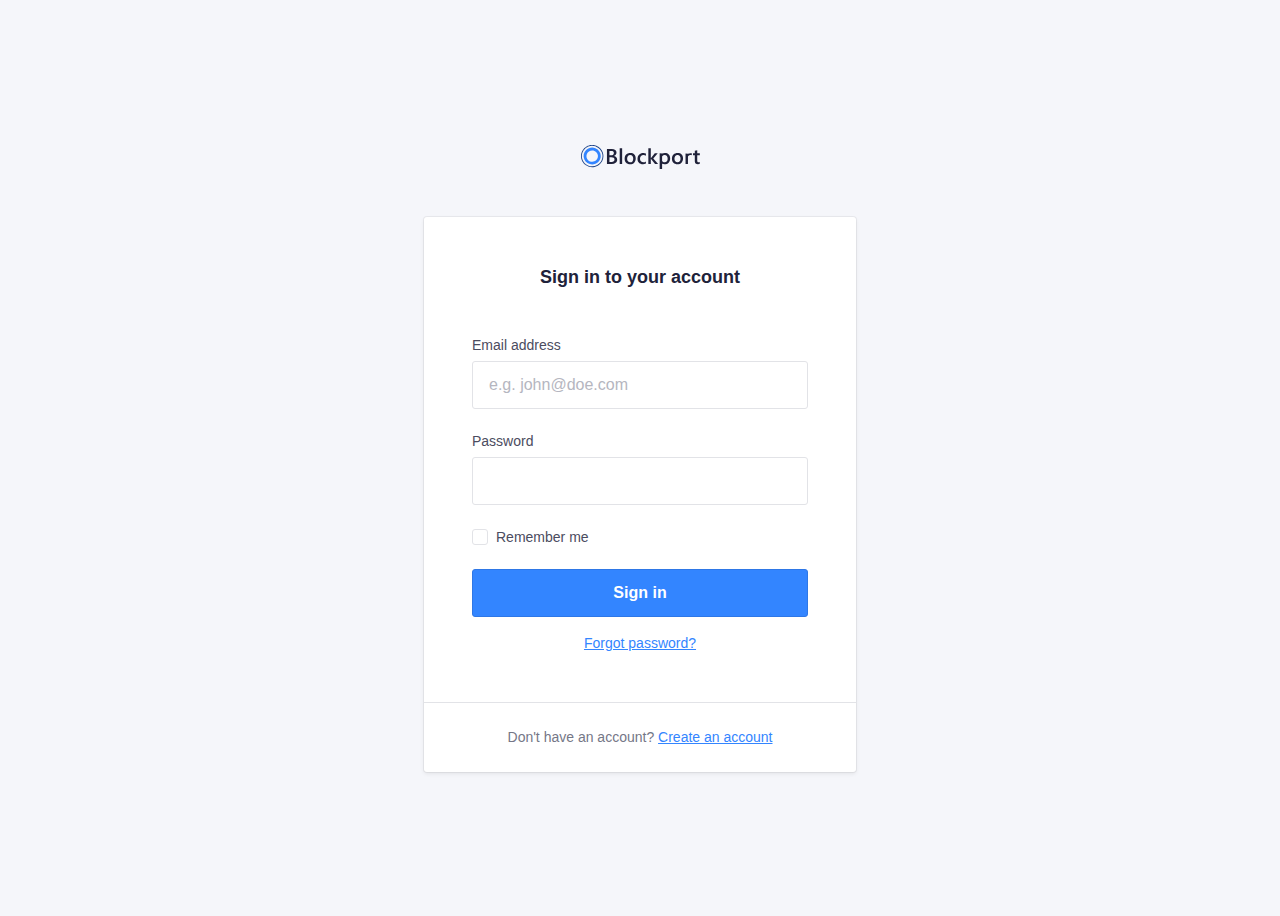
==== index.html @ 1d9cc1f0 "form validation" ====
<!doctype html>
<html lang="en">
    <head>
        <meta charset="utf-8">
        <meta http-equiv="x-ua-compatible" content="ie=edge">
        <title>Blockport - Sign in</title>
        <meta name="description" content="This is my HTML5 boilerplate.">
        <meta name="viewport" content="width=device-width, initial-scale=1.0">
        <meta name="msapplication-TileColor" content="#3385FF">
        <meta name="theme-color" content="#3385FF">

        <link rel="apple-touch-icon" sizes="180x180" href="apple-touch-icon.png">
        <link rel="icon" type="image/png" sizes="32x32" href="favicon-32x32.png">
        <link rel="icon" type="image/png" sizes="16x16" href="favicon-16x16.png">
        <link rel="manifest" href="site.webmanifest">
        <link rel="mask-icon" href="safari-pinned-tab.svg" color="#3385FF">

        <link rel="stylesheet" href="css/normalize.css">
        <link rel="stylesheet" href="css/screen.css">
        
        <script src="script/validation.js"></script>

    </head>
    <body>
        <section class="o-row o-row--lg o-row--login">
            <div class="o-container u-max-width-xs">
                <h1 class="c-logo">
                    <svg class="c-logo__symbol" viewBox="0 0 119 24" xmlns="http://www.w3.org/2000/svg">
                        <path class="c-logo__path c-logo__path--1" d="M25.9496128,18.9917356 L25.9496128,4.04231406 L30.7396633,4.04231406 C32.19945,4.04231406 33.3560606,4.35834712 34.2094949,4.99041321 C35.0252057,5.55089835 35.5052521,6.4769114 35.4896465,7.4598347 C35.5056187,8.25676883 35.2485893,9.03557965 34.7604209,9.6694215 C34.2511175,10.3119823 33.5500641,10.7791057 32.7570539,11.0042975 L32.7570539,11.0459504 C33.6957957,11.1207168 34.5764055,11.5260387 35.2392256,12.1884297 C35.8602694,12.8310744 36.1707912,13.6667769 36.1707912,14.6955372 C36.1979832,15.9155062 35.6268682,17.0730015 34.6382155,17.8016529 C33.6205051,18.5950413 32.3363468,18.9917356 30.7857407,18.9917356 L25.9496128,18.9917356 Z M41.1511616,18.9918689 L38.6990404,18.9918689 L38.6990404,3.18727869 L41.1511616,3.18727869 L41.1511616,18.9918689 Z M49.1105387,19.2396694 C47.4477441,19.2396694 46.1195118,18.741157 45.1258418,17.7441322 C44.1321717,16.7471074 43.6360046,15.4247934 43.6373401,13.7771901 C43.6373401,11.9841322 44.1548767,10.5838017 45.1899495,9.57619833 C46.2250223,8.56859504 47.6200337,8.06479338 49.3749832,8.06479338 C51.0591469,8.06479338 52.3720202,8.55471073 53.3136027,9.53454547 C54.2551852,10.5143802 54.7226376,11.8730579 54.7159596,13.6105785 C54.7159596,15.313719 54.2091077,16.677686 53.195404,17.7024794 C52.1817003,18.7272727 50.8200787,19.2396694 49.1105387,19.2396694 Z M64.9231145,18.4998347 C63.986548,19.011405 62.9292595,19.2667693 61.8599663,19.2396694 C60.2572727,19.2396694 58.9657689,18.7444628 57.9854545,17.7540496 C57.0051402,16.7636364 56.5136477,15.4796694 56.5109764,13.9021488 C56.5109764,12.1434711 57.0385299,10.7312397 58.0936364,9.66545453 C59.1487429,8.59966942 60.5611166,8.0661157 62.3307576,8.06479338 C63.2258904,8.04636779 64.1144193,8.22027864 64.9351347,8.57454547 L64.9351347,10.8277686 C64.2490961,10.2941313 63.4035149,10.0011171 62.5310943,9.99471073 C61.5738178,9.96365776 60.6492491,10.3415166 59.9928283,11.0320661 C59.3330526,11.7236364 59.003165,12.6287603 59.003165,13.747438 C59.003165,14.8661157 59.3136869,15.7381818 59.9347306,16.3636364 C60.5557744,17.0023141 61.3891751,17.3216529 62.4349327,17.3216529 C63.3470917,17.3090469 64.2260005,16.9806241 64.9191077,16.3933884 L64.9191077,18.4998347 L64.9231145,18.4998347 Z M77.1256229,18.9918689 L74.0304209,18.9918689 L69.8393771,13.8605902 L69.7973064,13.8605902 L69.7973064,18.9918689 L67.3451852,18.9918689 L67.3451852,3.18727869 L69.7973064,3.18727869 L69.7973064,13.2039344 L69.8393771,13.2039344 L73.7980303,8.31462295 L76.7349663,8.31462295 L72.2814815,13.4718689 L77.1256229,18.9918689 Z M118.81569,18.8747107 C118.223016,19.1343064 117.578072,19.2557712 116.930522,19.2297521 C114.839007,19.2297521 113.793249,18.2380165 113.793249,16.2545455 L113.793249,10.2128926 L111.990219,10.2128926 L111.990219,8.31669423 L113.793249,8.31669423 L113.793249,5.84528927 L116.235354,5.15702479 L116.235354,8.31669423 L118.81569,8.31669423 L118.81569,10.2128926 L116.235354,10.2128926 L116.235354,15.5504132 C116.235354,16.1824793 116.351549,16.6340496 116.583939,16.905124 C116.81633,17.1761983 117.202312,17.3084298 117.741886,17.3018182 C118.130518,17.3099664 118.50999,17.1844984 118.81569,16.9467769 L118.81569,18.8647934 L118.81569,18.8747107 Z M109.678333,8.12826445 C110.052664,8.12904551 110.426384,8.1582218 110.796212,8.21553718 L110.796212,10.2961983 C110.392833,10.129817 109.958979,10.0480952 109.522071,10.0561983 C108.65244,10.0185786 107.815007,10.3854441 107.258266,11.0479339 C107.143588,11.1960713 107.043624,11.3548242 106.959764,11.5219835 L106.959764,18.9917356 L104.519663,18.9917356 L104.519663,8.37818184 L106.959764,8.66776859 L106.959764,8.67768594 C107.814579,8.30025824 108.742499,8.11272598 109.678333,8.12826445 Z M96.4320707,19.2396694 C94.7692761,19.2396694 93.4410438,18.741157 92.4473737,17.7441322 C91.4537037,16.7471074 90.9575366,15.4247934 90.9588721,13.7771901 C90.9588721,11.9841322 91.4764087,10.5838017 92.5114815,9.57619833 C93.5465543,8.56859504 94.9415657,8.06479338 96.6965152,8.06479338 C98.3806789,8.06479338 99.6935522,8.55471073 100.635135,9.53454547 C101.576717,10.5143802 102.04417,11.8730579 102.037492,13.6105785 C102.037492,15.313719 101.53064,16.677686 100.516936,17.7024794 C99.5032323,18.7272727 98.1416107,19.2396694 96.4320707,19.2396694 Z M87.7494781,9.53454547 C88.6883893,10.5157025 89.1578451,11.873719 89.1578451,13.608595 C89.1591806,15.3117355 88.6523287,16.6757025 87.6372896,17.7004959 C86.6222504,18.7252892 85.258625,19.2376859 83.5464141,19.2376859 C82.7065422,19.2489838 81.8737089,19.0847473 81.1023064,18.7557025 L81.1023064,23.8968595 L78.6622054,23.8968595 L78.6622054,8.31471073 L81.1023064,8.60429752 C81.9552279,8.23296681 82.8792553,8.04891403 83.8108586,8.06479338 C85.5017003,8.06479338 86.8145736,8.55471073 87.7494781,9.53454547 Z M96.5422559,9.99471073 C95.6726247,9.95709108 94.8351921,10.3239565 94.2784512,10.9864463 C93.7241864,11.6476033 93.4470539,12.5580165 93.4470539,13.7176859 C93.4470539,14.8363636 93.7275253,15.7170248 94.288468,16.3596694 C94.8529651,17.0028668 95.6823515,17.3568733 96.5422559,17.3216529 C97.5038721,17.3216529 98.2424466,17.0056198 98.7579798,16.3735537 C99.273513,15.7414876 99.5366216,14.8416529 99.5473064,13.6740496 C99.5473064,12.4998347 99.28954,11.5927273 98.7740067,10.9527273 C98.2584735,10.3127273 97.5145568,9.99338845 96.5422559,9.99471073 Z M28.4438047,6.03570248 L28.4438047,10.286281 L30.0645286,10.286281 C30.9353255,10.286281 31.6178058,10.0833058 32.1119697,9.67735538 C32.6061335,9.27140494 32.8532155,8.69619836 32.8532155,7.95173555 C32.8532155,6.67305785 31.9897643,6.03371902 30.262862,6.03371902 L28.4418013,6.03371902 L28.4438047,6.03570248 Z M28.4438047,12.2796694 L28.4438047,17.0082644 L30.5813973,17.0082644 C31.5163019,17.0082644 32.237514,16.7947108 32.7450337,16.3676033 C33.2602043,15.9259125 33.5416601,15.2742418 33.5083165,14.6003306 C33.5083165,13.0505785 32.4238271,12.2757025 30.2548485,12.2757025 L28.4518182,12.2757025 L28.4438047,12.2796694 Z M49.226734,9.99471073 C48.3571028,9.95709108 47.5196702,10.3239565 46.9629293,10.9864463 C46.4086646,11.6476033 46.131532,12.5580165 46.131532,13.7176859 C46.131532,14.8363636 46.4120034,15.7170248 46.9729461,16.3596694 C47.5370578,17.0036033 48.3664998,17.3583638 49.226734,17.3236364 C50.1883502,17.3236364 50.9269247,17.0076033 51.4424579,16.3755372 C51.9579912,15.7434711 52.2157576,14.8436364 52.2157576,13.6760331 C52.2157576,12.5018182 51.9579912,11.5947107 51.4424579,10.9547107 C50.9269247,10.3147108 50.1883502,9.99471073 49.226734,9.99471073 Z M85.8803367,16.3735537 C86.3958699,15.738843 86.6543043,14.8390083 86.6556397,13.6740496 C86.6556397,12.4985124 86.3978733,11.591405 85.8823401,10.9527273 C85.3668068,10.3140496 84.6282323,9.99471073 83.6666162,9.99471073 C82.796985,9.95709108 81.9595523,10.3239565 81.4028114,10.9864463 C81.2895823,11.124335 81.1896456,11.2724196 81.1043098,11.4287603 L81.1043098,15.9153719 C81.6149937,16.8312057 82.6094895,17.3774459 83.6646128,17.3216529 C84.626229,17.3216529 85.3648035,17.0056198 85.8803367,16.3735537 Z"></path>
                        <path class="c-logo__path c-logo__path--2" d="M11.1988215,19.5867769 C7.72899435,19.5891833 4.59940205,17.5218316 3.26949789,14.3488101 C1.93959376,11.1757885 2.67130845,7.5220381 5.12341434,5.09144786 C7.57552021,2.66085764 11.2650639,1.93214337 14.4714645,3.24513351 C17.6778651,4.55812363 19.7696074,7.65421885 19.771229,11.0895868 C19.7679239,15.7772288 15.9334776,19.5780304 11.1988215,19.5867769 Z M11.1988215,5.38314051 C8.86509736,5.38073339 6.75988968,6.77093308 5.86550131,8.90506387 C4.97111293,11.0391947 5.46382249,13.496632 7.11372873,15.1307206 C8.76363496,16.7648092 11.2455511,17.2534798 13.4013998,16.3687158 C15.5572486,15.4839518 16.962125,13.4001349 16.9605051,11.0895868 C16.9572,7.93949107 14.3805102,5.38572999 11.1988215,5.37917355 L11.1988215,5.38314051 Z"></path>
                        <path class="c-logo__path c-logo__path--3" d="M21.2917845,15.8796694 C21.3118182,15.8380165 21.3358586,15.8023141 21.3558923,15.7606612 C22.6443671,13.0744887 22.7786498,9.98607785 21.7280964,7.20021549 C20.6775431,4.41435317 18.5317957,2.16875244 15.7805219,0.975867769 L15.7805219,0.96 C15.6683333,0.910413222 15.5541414,0.874710744 15.4419529,0.82909091 C15.2937037,0.767603308 15.1434512,0.710082645 14.9931987,0.656528927 C14.792862,0.583140496 14.5925253,0.517685949 14.378165,0.458181816 C14.2319192,0.414545453 14.0856734,0.374876033 13.9394276,0.337190082 C13.7203928,0.281652893 13.501358,0.23338843 13.2823232,0.192396694 C13.1480976,0.16661157 13.0138721,0.144793388 12.8816498,0.124958678 C12.6546016,0.0905785125 12.4275533,0.0634710744 12.2005051,0.0436363637 C12.0762963,0.0337190082 11.9500842,0.0238016529 11.8258754,0.0178512397 C11.5881425,0.00462809917 11.3510774,-0.000661157024 11.1146801,0.00198347107 C10.988468,0.00198347107 10.8622559,0.00198347107 10.7380471,0.0119008265 C10.5076599,0.0218181818 10.2792761,0.0376859504 10.0528956,0.0614876034 C9.9146633,0.0753719009 9.77843434,0.0932231406 9.64220539,0.113057851 C9.44186869,0.142809918 9.22350168,0.176528926 9.01715488,0.218181818 C8.86089226,0.249917356 8.70462963,0.283636364 8.548367,0.321322314 C8.39210438,0.359008265 8.18575758,0.412561983 8.00745791,0.466115701 C7.82915825,0.519669423 7.65286195,0.577190081 7.47656566,0.638677688 C7.30026936,0.70016529 7.17405724,0.747768594 7.02580808,0.807272727 C6.82547138,0.884628098 6.63715488,0.969917355 6.44483165,1.05719008 C6.31861953,1.11471074 6.19441077,1.17421488 6.07220539,1.23768595 C5.87186869,1.34082644 5.67153199,1.45190082 5.47119529,1.56694215 C5.36301347,1.63041322 5.25683502,1.69586777 5.15065657,1.76528926 C4.95165543,1.89752066 4.75666107,2.02975207 4.5656734,2.16198347 C4.46416949,2.23603306 4.36400114,2.31140496 4.26516835,2.38809918 C4.07952302,2.52958678 3.89721661,2.67834711 3.71824916,2.83438017 C3.61607744,2.92363636 3.51791246,3.0168595 3.41774411,3.11008265 C3.25747475,3.26347108 3.10121212,3.42214876 2.94895623,3.5861157 C2.84678451,3.69719008 2.74861953,3.81024794 2.64845118,3.92528926 C2.51021886,4.08793389 2.37599327,4.25454547 2.24777778,4.42512397 C2.15161616,4.55206611 2.05946128,4.68099175 1.96930976,4.82181816 C1.90119529,4.92099175 1.82506734,5.0201653 1.75895623,5.11537188 C1.69284512,5.2105785 1.65878788,5.29190081 1.60670034,5.37917355 C1.53457912,5.49818184 1.46446128,5.61917355 1.40636364,5.74214876 C1.28415825,5.96231406 1.16796296,6.18446282 1.06178451,6.40859504 C1.02372054,6.44826445 0.995673401,6.49586778 0.981649832,6.54148761 C0.967626263,6.58710744 0.939579125,6.65454547 0.915538721,6.71008265 C0.808692479,6.95471075 0.711863077,7.20132232 0.625050505,7.44991735 C0.588989899,7.55438018 0.55426487,7.65884298 0.520875421,7.76330577 C0.444747475,8.00528927 0.377968575,8.24793388 0.320538721,8.49123966 C0.291156005,8.61157023 0.263776655,8.73190084 0.238400673,8.85223141 C0.191655443,9.07966942 0.152255892,9.30710742 0.12020202,9.53454547 C0.10016835,9.67338842 0.0821380471,9.81024795 0.0681144781,9.9490909 C0.0460774411,10.1613223 0.0320538721,10.3715703 0.022037037,10.5838017 C0.022037037,10.7365289 0.010016835,10.8872727 0.010016835,11.04 C0.010016835,11.2383471 0.010016835,11.4366942 0.026043771,11.6350413 C0.026043771,11.7917356 0.0440740741,11.9484297 0.0580976431,12.105124 C0.0761279461,12.3034711 0.104175084,12.5018182 0.132222222,12.7001653 C0.146245791,12.8429752 0.18030303,13.0036364 0.2003367,13.1543802 C0.238400673,13.3527273 0.286481481,13.5510744 0.336565657,13.7494215 C0.380639731,13.8961983 0.406683502,14.0330579 0.446750842,14.1758678 C0.506851852,14.3742149 0.576969697,14.5844628 0.647087542,14.7867769 C0.693164983,14.9157025 0.739242424,15.0446281 0.789326599,15.1715703 C0.871464646,15.3699174 0.963619529,15.5801653 1.05777778,15.7804959 C1.11387205,15.8995041 1.16996633,16.0185124 1.23006734,16.1355372 C1.33223906,16.3338843 1.44242424,16.5322314 1.55461279,16.7166942 C1.62473064,16.8357025 1.69484848,16.9527273 1.76897306,17.0677686 C1.88316498,17.2442975 2.00537037,17.4168595 2.12957912,17.587438 C2.21973064,17.7123967 2.31188552,17.8353719 2.40804714,17.9563636 C2.50420875,18.0773554 2.65646465,18.2519008 2.78468013,18.3966942 C2.91289562,18.5414876 3.02308081,18.6644628 3.14929293,18.7933884 C3.27550505,18.9223141 3.3876936,19.027438 3.51190236,19.1424794 C3.63611111,19.2575206 3.81841751,19.4241322 3.98069024,19.5590082 C4.09287879,19.6522314 4.20907407,19.7434711 4.32727273,19.8327273 C4.50957912,19.9735537 4.69388889,20.1084297 4.88621212,20.2294215 C4.9362963,20.2631405 4.98037037,20.3008265 5.03045455,20.3345455 C7.52290169,21.989742 10.5859073,22.5756212 13.5217147,21.9587191 C16.4575222,21.3418171 19.0161165,19.5746694 20.6146465,17.0598347 L20.6266667,17.0598347 C20.6647306,17.0003306 20.6947811,16.9368595 20.7328451,16.8753719 C20.8149832,16.7424794 20.8911111,16.6036364 20.9692424,16.4647934 C21.0854377,16.2763636 21.1936195,16.08 21.2917845,15.8796694 Z M6.96771044,20.4198347 C6.40765296,20.1694737 5.87129224,19.8701033 5.36501684,19.5252893 C5.18671717,19.4042975 5.01442761,19.2773554 4.84614478,19.1464463 C4.73996633,19.065124 4.63378788,18.9818182 4.53161616,18.8965289 C4.38136364,18.7715703 4.23912458,18.6406612 4.09888889,18.5097521 C3.9586532,18.378843 3.87451178,18.2995041 3.76632997,18.1884297 C3.65814815,18.0773554 3.53794613,17.9444628 3.42976431,17.8214876 C3.32158249,17.6985124 3.19737374,17.5557025 3.08718855,17.4247934 C2.97700337,17.2938843 2.91489899,17.1986777 2.83075758,17.0836364 C2.71656566,16.9249587 2.60237374,16.766281 2.49819865,16.6036364 C2.43008418,16.4965289 2.36597643,16.3894215 2.29786195,16.2803306 C2.19368687,16.1038017 2.09752525,15.9252893 1.9973569,15.7447934 C1.94126263,15.6376859 1.89117845,15.528595 1.83909091,15.4195041 C1.7609596,15.2231405 1.67681818,15.0386777 1.60069024,14.8482644 C1.55461279,14.7332231 1.51454545,14.6161983 1.47247475,14.501157 C1.40436027,14.3127273 1.34025253,14.1242975 1.28415825,13.9319008 C1.24609428,13.8029752 1.2140404,13.6760331 1.18198653,13.5490909 C1.13590909,13.3626446 1.09183502,13.1761983 1.05577441,12.9897521 C1.02973064,12.8429752 1.0076936,12.7140496 0.981649832,12.5771901 C0.953602694,12.3927273 0.92956229,12.2082644 0.911531987,12.0218182 C0.897508418,11.8809918 0.889494949,11.7401653 0.881481481,11.5993388 C0.881481481,11.4109091 0.865454545,11.2224794 0.865454545,11.0340496 C0.865454545,10.8971901 0.865454545,10.7603306 0.877474747,10.6254545 C0.877474747,10.4271074 0.899511785,10.2287603 0.919545455,10.0304132 C0.931565657,9.90743803 0.94959596,9.78247936 0.965622896,9.65950414 C0.995673401,9.44528927 1.03173401,9.23107436 1.07580808,9.01884299 C1.09784512,8.91173555 1.12188552,8.80462812 1.14792929,8.69950414 C1.20402357,8.47074382 1.27080247,8.24330577 1.34826599,8.01719009 C1.37764871,7.9246281 1.408367,7.83206612 1.44042088,7.73950414 C1.52189113,7.50545453 1.61204265,7.2740496 1.71087542,7.04528927 C1.75094276,6.95206611 1.7910101,6.86082645 1.83508418,6.76958679 C1.93525253,6.55537188 2.03542088,6.3490909 2.15762626,6.14479338 C2.21973064,6.03570248 2.27983165,5.92661158 2.34594276,5.81752064 C2.45412458,5.63900825 2.5683165,5.46644628 2.68651515,5.29586778 C2.7686532,5.17685949 2.85279461,5.0598347 2.93893939,4.94479338 C3.06047699,4.7847934 3.18602133,4.62876031 3.31557239,4.47669423 C3.40505612,4.36826447 3.49520763,4.26710742 3.58602694,4.17322312 C3.73026936,4.01983471 3.87718294,3.86842975 4.02676768,3.71900826 C4.11491582,3.63438017 4.20506734,3.55173554 4.29722222,3.47107438 C4.46016275,3.32694215 4.62710998,3.18809917 4.79806397,3.05454545 C4.88754769,2.98446281 4.978367,2.91834711 5.07052189,2.85619835 C5.24815375,2.72396694 5.42912458,2.60099173 5.61343434,2.48727273 C5.71093152,2.42512397 5.80909651,2.36561983 5.90792929,2.30876033 C6.09090349,2.20165289 6.27654882,2.09983471 6.46486532,2.00330579 C6.57705387,1.94644628 6.69057799,1.89157025 6.80543771,1.83867769 C6.98306957,1.75669422 7.16203704,1.67933884 7.34234007,1.60661157 C7.47589785,1.55239669 7.61413018,1.50082645 7.75703704,1.45190082 C7.91864196,1.39504132 8.08225029,1.34214876 8.24786195,1.29322314 C8.41347361,1.24429752 8.57975307,1.2 8.74670034,1.16033058 C8.8896072,1.12595041 9.03318182,1.09421488 9.17742424,1.06512397 C9.36841191,1.02677686 9.56073514,0.994380165 9.75439394,0.967933885 C9.87993826,0.950743802 10.0061504,0.934876033 10.1330303,0.920330577 C10.3440516,0.899173554 10.5557407,0.883966942 10.7680976,0.874710744 L11.1126768,0.874710744 C11.3317116,0.874710744 11.5514141,0.880000001 11.7717845,0.890578513 L12.1143603,0.914380167 C12.3307239,0.932892563 12.5464197,0.958677687 12.7614478,0.991735538 C12.8829854,1.01024793 13.004523,1.0307438 13.1260606,1.05322314 C13.330404,1.09157025 13.5347475,1.13652893 13.7390909,1.18809918 C13.8713131,1.22181818 14.0035354,1.25752066 14.1397643,1.29719008 C14.3320875,1.35404959 14.523743,1.41619835 14.7147306,1.48363636 C14.8509596,1.53322314 14.9851852,1.58479339 15.115404,1.64033058 C17.755199,2.69780719 19.8336285,4.79210648 20.8551251,7.42387715 C21.8766218,10.0556478 21.7496417,12.9890377 20.5044613,15.5246281 C20.4123064,15.7229752 20.3041246,15.8975206 20.207963,16.08 C20.1378451,16.2029752 20.0697306,16.3279339 19.9956061,16.4489256 C17.2731751,20.8198837 11.7011151,22.517402 6.96771044,20.4178512 L6.96771044,20.4198347 Z"></path>
                    </svg>
                </h1>
                <form class="c-card" action="#">
                    <div class="c-card__body">
                        <h2 class="c-card__title">
                            Sign in to your account
                        </h2>
                        <p class="c-form-field js-email-field">
                            <label class="c-label" for="username">
                                Email address
                                <span class="u-text--right js-email-error"></span>
                            </label>
                            
                            <input class="c-input js-email-input" type="email" name="username" id="username" placeholder="e.g. john@doe.com" required>
                        </p>
                        <p class="c-form-field js-password-field">
                            <label class="c-label" for="password">
                                Password
                                <span class="u-text--right js-password-error"></span>
                            </label>    
                            
                            <input class="c-input js-password-input" type="password" name="password" id="password" required>
                        </p>
                        <!-- Custom checkbox -->
                        <p class="c-form-field c-form-field--option">
                            <input class="o-hide-accessible c-option c-option--hidden js-remember-input" type="checkbox" id="customRememberme">
                            <label class="c-label c-label--option c-custom-option js-remember-label" for="customRememberme">
                                <span class="c-custom-option__fake-input c-custom-option__fake-input--checkbox">
                                    <svg class="c-custom-option__symbol" xmlns="http://www.w3.org/2000/svg" viewBox="0 0 9 6.75">
                                        <path d="M4.75,9.5a1,1,0,0,1-.707-.293l-2.25-2.25A1,1,0,1,1,3.207,5.543L4.75,7.086,8.793,3.043a1,1,0,0,1,1.414,1.414l-4.75,4.75A1,1,0,0,1,4.75,9.5" transform="translate(-1.5 -2.75)"/>
                                    </svg>
                                </span>
                                Remember me
                            </label>
                        </p>
                        <p class="u-mb-md">
                            <!-- Button -->
                            <button class="o-button-reset c-button js-sign-in-button">Sign in</button>
                        </p>
                        <p class="u-text-sm u-align-text-center">
                            <a href="#!">
                                Forgot password?
                            </a>
                        </p>
                    </div>
                    <div class="c-card__footer">
                        <p class="u-align-text-center u-text-sm u-color-neutral-dark">
                            Don't have an account? <a href="#">Create an account</a>
                        </p>
                    </div>
                </form>

            </div>
        </section>
    </body>
</html>
---- css/screen.css ----
/*------------------------------------*\
#FONTS
\*------------------------------------*/

@font-face {
    font-family: "Inter Web";
    font-weight: 400;
    src: url("../fonts/Inter-Regular.woff2") format("woff2")
}

@font-face {
    font-family: "Inter Web";
    font-weight: 600;
    src: url("../fonts/Inter-SemiBold.woff2") format("woff2")
}

/*------------------------------------*\
#Variables
\*------------------------------------*/

:root {
    /* Global colors */
    --global-color-alpha-light: #4F95FF;
    --global-color-alpha: #3385FF;
    --global-color-alpha-dark: #2E77E6;
    --global-color-alpha-x-dark: #1B4186;
    --global-color-alpha-transparent: #3385ffbf;
    --global-color-alpha-x-transparent: #3385ff4d;

    --global-color-neutral-xxxx-light: #F5F6FA;
    --global-color-neutral-xxx-light: #E2E3E7;
    --global-color-neutral-xx-light: #caccd4;
    --global-color-neutral-x-light: #b5b6c0;
    --global-color-neutral-light: #a0a1ad;
    --global-color-neutral: #8b8c9a;
    --global-color-neutral-dark: #757787;
    --global-color-neutral-x-dark: #606274;
    --global-color-neutral-xx-dark: #4b4c60;
    --global-color-neutral-xxx-dark: #35374d;
    --global-color-neutral-xxxx-dark: #20223a;

    /* global page settings */
    --global-html-color: var(--global-color-neutral-xxxx-dark);
    --global-html-backgroundColor: var(--global-color-neutral-xxxx-light);
    --global-selection-backgroundColor: var(--global-color-alpha);    

    /* borders */
    --global-borderRadius: 3px;
    --global-borderWidth: 1px;

    /* transitions */
    --global-transitionTiming-alpha: .1s ease-out;

    /* Baseline settings */
    --global-baseline: 8px;         
    --global-whitespace: calc(var(--global-baseline) * 3); /* = 24px */

    --global-whitespace-xs: calc(var(--global-baseline) / 2); /* = 4px */
    --global-whitespace-sm: calc(var(--global-baseline) * 1); /*  = 8px */
    --global-whitespace-md: calc(var(--global-baseline) * 2); /*  = 16px */
    --global-whitespace-lg: calc(var(--global-baseline) * 4); /*  = 32px */
    --global-whitespace-xl: calc(var(--global-whitespace) * 2); /*  = 48px */
    --global-whitespace-xxl: calc(var(--global-whitespace) * 3); /*  = 72px */

    /* forms */
    --global-placeholder-color: var(--global-color-neutral-x-light);
    --global-input-backgroundColor: White;
    --global-input-color: var(--global-color-neutral-xxxx-dark);
    --global-input-borderColor: var(--global-color-neutral-xxx-light);
    --global-input-hover-borderColor: var(--global-color-neutral-xx-light);
    --global-input-focus-borderColor: var(--global-color-alpha);
    --global-input-focus-boxShadowColor: var(--global-color-alpha-x-transparent);
    --global-input-focus-boxShadow: 0 0 0 3px var(--global-input-focus-boxShadowColor);
    --global-input-error-borderColor: orangered;

    /* TODO */
    --global-color-error: crimson;
    
}

/*------------------------------------*\
#GENERIC
\*------------------------------------*/

/*
    Generic: Page
    ---
    Global page styles + universal box-sizing:
*/

html {
    background-color: var(--global-html-backgroundColor);
    color: var(--global-html-color);
    font-size: 16px;
    line-height: 1.5;
    font-family: "Inter Web", Helvetica, arial, sans-serif;
    box-sizing: border-box;
    -webkit-font-smoothing: antialiased;
    -moz-osx-font-smoothing: grayscale;
}

*,
*:before,
*:after {
    box-sizing: inherit;
}

/*
* Remove text-shadow in selection highlight:
* https://twitter.com/miketaylr/status/12228805301
*
* Customize the background color to match your design.
*/

::-moz-selection {
    background: var(--global-selection-backgroundColor);
    color: white;
    text-shadow: none;
}

::selection {
    background: var(--global-selection-backgroundColor);
    color: white;
    text-shadow: none;
}

/*------------------------------------*\
#Elements
\*------------------------------------*/

/*
Elements: Images
---
Default markup for images to make them responsive
*/

img {
    max-width: 100%;
    vertical-align: top;
}

/*
    Elements: typography
    ---
    Default markup for typographic elements
*/

h1,
h2,
h3 {
    font-weight: 600;
}

h1 {
    font-size: 36px;
    line-height: 48px;
    margin: 0 0 var(--global-whitespace);
}

h2 {
    font-size: 32px;
    line-height: 40px;
    margin: 0 0 var(--global-whitespace);
}

h3 {
    font-size: 26px;
    line-height: 32px;
    margin: 0 0 var(--global-whitespace);
}

h4,
h5,
h6 {
    font-size: 16px;
    font-weight: 600;
    line-height: 24px;
    margin: 0 0 var(--global-whitespace);
}

p,
ol,
ul,
dl,
table,
address,
figure {
    margin: 0 0 var(--global-whitespace);
}

ul,
ol {
    padding-left: var(--global-whitespace);
}

li ul,
li ol {
    margin-bottom: 0;
}

blockquote {
    font-style: normal;
    font-size: 23px;
    line-height: 32px;
    margin: 0 0 var(--global-whitespace);
}

blockquote * {
    font-size: inherit;
    line-height: inherit;
}

figcaption {
    font-weight: 400;
    font-size: 12px;
    line-height: 16px;
    margin-top: var(--global-whitespace-sm);
}

hr {
    border: 0;
    height: 1px;
    background: LightGrey;
    margin: 0 0 var(--global-whitespace);
}

a,
a:visited {
    transition: all var(--global-transitionTiming-alpha);
    color: var(--global-color-alpha);
    outline-color: var(--global-link-BoxShadowColor);
    outline-width: medium;
    outline-offset: 2px;
}

a:hover,
a:focus {
    color: var(--global-color-alpha-light);
}

a:active {
    color: var(--global-color-alpha-dark);
}

label,
input {
    display: block;
}

select {
    width: 100%;
}

input::placeholder {
    color: var(--global-placeholder-color);
}

/*------------------------------------*\
#OBJECTS
\*------------------------------------*/

/*
    Objects: Row
    ---
    Creates a horizontal row that stretches the viewport and adds padding around children
*/

.o-row {
    position: relative;
    padding: var(--global-whitespace) var(--global-whitespace) 0;
}

.o-row--login {
    min-height: 100vh;
    display: flex;
    align-items: center;
}

/* size modifiers */

.o-row--lg {
    padding-top: var(--global-whitespace-xl);
    padding-bottom: var(--global-whitespace);
}

.o-row--xl {
    padding-top: var(--global-whitespace-xxl);
    padding-bottom: var(--global-whitespace-xl);
}

@media (min-width: 768px) {
    .o-row {
        padding-left: var(--global-whitespace-xl);
        padding-right: var(--global-whitespace-xl);
    }
}

@media (min-width: 992px) {
    .o-row--xl {
        padding-top: 96px;
        padding-bottom: var(--global-whitespace-xxl);
    }
}

/*
    Objects: Container
    ---
    Creates a horizontal container that sets de global max-width
*/

.o-container {
    margin-left: auto;
    margin-right: auto;
    max-width: 79.5em; /* 79.5 * 16px = 1272 */
    width: 100%;
}

/*
    Objects: section
    ---
    Creates vertical whitespace between adjacent sections inside a row
*/

.o-section {
    position: relative;
}

.o-section + .o-section {
    padding-top: var(--global-whitespace);
}

@media (min-width: 768px) {
    .o-section--lg + .o-section--lg,
    .o-section--xl + .o-section--xl {
        padding-top: var(--global-whitespace-xl);
    }
}

@media (min-width: 992px) {
    .o-section--xl + .o-section--xl {
        padding-top: var(--global-whitespace-xxl);
    }
}

/*
    Objects: Layout
    ---
    The layout object provides us with a column-style layout system. This object
    contains the basic structural elements, but classes should be complemented
    with width utilities
*/

.o-layout {
    display: flex;
    flex-wrap: wrap;
}

.o-layout__item {
    width: 100%;
}

/* gutter modifiers, these affect o-layout__item too */

.o-layout--gutter {
    margin: 0 -12px;
}

.o-layout--gutter > .o-layout__item {
    padding: 0 calc(var(--global-whitespace) / 2);
}

.o-layout--gutter-sm {
    margin: 0 -6px;
}

.o-layout--gutter-sm > .o-layout__item {
    padding: 0 6px;
}

.o-layout--gutter-lg {
    margin: 0 -24px;
}

.o-layout--gutter-lg > .o-layout__item {
    padding: 0 24px;
}

.o-layout--gutter-xl {
    margin: 0 -48px;
}

.o-layout--gutter-xl > .o-layout__item {
    padding: 0 var(--global-whitespace-xl);
}

/* reverse horizontal row modifier */

.o-layout--row-reverse {
    flex-direction: row-reverse;
}

/* Horizontal alignment modifiers*/

.o-layout--justify-start {
    justify-content: flex-start;
}

.o-layout--justify-end {
    justify-content: flex-end;
}

.o-layout--justify-center {
    justify-content: center;
}

.o-layout--justify-space-around {
    justify-content: space-around;
}

.o-layout--justify-space-evenly {
    justify-content: space-evenly;
}

.o-layout--justify-space-between {
    justify-content: space-between;
}

/* Vertical alignment modifiers */

.o-layout--align-start {
    align-items: flex-start;
}

.o-layout--align-end {
    align-items: flex-end;
}

.o-layout--align-center {
    align-items: center;
}

.o-layout--align-baseline {
    align-items: baseline;
}

/* Vertical alignment modifiers that only work if there is one than one flex item */

.o-layout--align-content-start {
    align-content: start;
}

.o-layout--align-content-end {
    align-content: end;
}

.o-layout--align-content-center {
    align-content: center;
}

.o-layout--align-content-space-around {
    align-content: space-around;
}

.o-layout--align-content-space-between {
    align-content: space-between;
}

/*
    Objects: List
    ---
    Small reusable object to remove default list styling from lists
*/

.o-list {
    list-style: none;
    padding: 0;
}

/*
    Object: Button reset
    ---
    Small button reset object
*/

.o-button-reset {
    border: none;
    margin: 0;
    padding: 0;
    width: auto;
    overflow: visible;
    background: transparent;

    /* inherit font & color from ancestor */
    color: inherit;
    font: inherit;

    /* Normalize `line-height`. Cannot be changed from `normal` in Firefox 4+. */
    line-height: normal;

    /* Corrects font smoothing for webkit */
    -webkit-font-smoothing: inherit;
    -moz-osx-font-smoothing: inherit;

    /* Corrects inability to style clickable `input` types in iOS */
    -webkit-appearance: none;
}

/*
    Object: Hide accessible
    ---
    Accessibly hide any element
*/

.o-hide-accessible {
    position: absolute;
    width: 1px;
    height: 1px;
    padding: 0;
    margin: -1px;
    overflow: hidden;
    clip: rect(0, 0, 0, 0);
    border: 0;
}

/*------------------------------------*\
#COMPONENTS
\*------------------------------------*/

/*
    Component: Logo
    ---
    Website main logo
*/

.c-logo {
    --logo__path--1--Fill: var(--global-color-neutral-xxxx-dark);
    --logo__path--2--Fill: var(--global-color-alpha);
    --logo__path--3--Fill: var(--global-color-alpha-x-dark);
    height: var(--global-whitespace);
    display: flex;
    align-items: center;
    justify-content: center;
    margin-bottom: var(--global-whitespace-xl);
}

.c-logo__symbol {
    height: 100%;
}

.c-logo__path--1 {
    fill: var(--logo__path--1--Fill);
}

.c-logo__path--2 {
    fill: var(--logo__path--2--Fill);
}

.c-logo__path--3 {
    fill: var(--logo__path--3--Fill);
}

/*
    Component: Card
    ---
    Card with box shadow
*/

.c-card {
    --card-backgroundColor: White;
    --card__footer-borderColor: var(--global-color-neutral-xxx-light);
    --card-borderRadius: var(--global-borderRadius);
    background-color: var(--card-backgroundColor);
    margin-bottom: var(--global-whitespace);
    border-radius: var(--card-borderRadius);
    box-shadow: 0 0 0 1px rgba(0,0,0, 0.05), 0 2px 4px rgba(0,0,0,.075);
    overflow: hidden;
}

/* Add padding to child for more flexibility */
.c-card__body,
.c-card__footer {
    padding: var(--global-whitespace) var(--global-whitespace) 0;
    overflow: auto; /* Fix margin collapse */
}

.c-card__footer {   
    text-align: center;
    border-top: 1px solid var(--card__footer-borderColor);
}

.c-card__title {
    text-align: center;
    font-size: 18px;
    line-height: var(--global-whitespace);
    font-weight: 600;
}

@media (min-width: 27em) {
    .c-card__body {
        padding: var(--global-whitespace-xl) var(--global-whitespace-xl) var(--global-whitespace);
    }

    .c-card__title {
        margin-bottom: var(--global-whitespace-xl);
    }
}

/*
    Component: Forms
    ---
    Everything form related here
*/

.has-error {
  --label-color: var(--global-color-error);
  --input-borderColor: var(--global-input-error-borderColor);
}


.c-form-field--option {
    display: flex;
    align-items: center;
}

/*
    Component: Input
    ---
    Class to put on all input="text" like form inputs
*/


.c-input {
    -webkit-appearance: none;
    -moz-appearance: none;
    appearance: none;
    width: 100%;
    border: var(--global-borderWidth) solid var(--input-borderColor, var(--global-input-borderColor));
    border-radius: var(--global-borderRadius);
    background-color: var(--global-input-backgroundColor);
    color: var(--global-input-color);
    font-family: inherit;
    font-size: 16px;
    line-height: calc(var(--global-baseline) * 3);
    padding: calc(var(--global-baseline) * 1.5 - var(--global-borderWidth)) var(--global-whitespace-md);
    outline: none;
    transition: border var(--global-transition-timing-alpha), box-shadow var(--global-transition-timing-alpha);
}

.c-input:invalid {
    box-shadow: unset;
}


.c-input:hover {
    border-color: var(--global-input-hover-borderColor);
}

.c-input:focus,
.c-input:active {
    border-color: var(--global-input-focus-borderColor);
    box-shadow: var(--global-input-focus-boxShadow);
}

/*
Input password with toggle checkbox on top of it needs
more padding on the right to avoid overlap
*/

.c-input--password-with-toggle {
    padding-right: 52px;
}

/* option input for checkboxes and radio buttons */

.c-option {
    margin-right: var(--global-whitespace-sm);
}

/*
    Component: Label
    ---
    Class to put on all form labels
*/

.c-label {
    display: flex;
    justify-content: space-between;
    margin-bottom: 0;
    padding-bottom: var(--global-whitespace-sm);
    font-size: 14px;
    line-height: 16px;
    color: var(--label-color, var(--global-color-neutral-xx-dark));
}

.c-label--option {
    padding-bottom: 0;
}

/*
    Component: Button
    ---
    Class to put on form buttons or
*/

.c-button {    
    --button-borderColor: var(--global-color-alpha-dark);
    --button-hover-borderColor: var(--global-color-alpha-dark);
    --button-active-borderColor: var(--global-color-alpha-dark);
    --button-focus-borderColor:var(--global-color-alpha-dark);
    --button-backgroundColor: var(--global-color-alpha);
    --button-hover-backgroundColor: var(--global-color-alpha-light);
    --button-active-backgroundColor: var(--global-color-alpha-dark);
    --button-focus-backgroundColor: var(--global-color-alpha);    
    --button-focus-boxShadow: var(--global-input-focus-boxShadow);
    font-size: 16px;
    font-weight: 600;
    border-radius: var(--global-borderRadius);
    border: 1px solid var(--button-borderColor);
    background-color: var(--button-backgroundColor);
    color: #fff;
    line-height: calc(var(--global-baseline) * 3);
    padding: calc(var(--global-baseline) * 1.5 - var(--global-borderWidth)) var(--global-whitespace-md);
    width: 100%;
    outline: none;
    box-shadow: var(--button-boxShadow, 0);
    transition: all var(--global-transitionTiming-alpha) var(--global-transitionEasing-out);
}

.c-button:hover {
    border-color: var(--button-hover-borderColor);
    background-color: var(--button-hover-backgroundColor);
}

.c-button:focus {
    background-color: var(--button-focus-backgroundColor);
    border-color: var(--button-focus-borderColor);
    box-shadow: var(--button-focus-boxShadow);
}

.c-button:active {
    background-color: var(--button-active-backgroundColor);
    border-color: var(--button-active-borderColor);
    box-shadow: var(--button-active-boxShadow, 0);
}

/*
    Component: Option list
*/

.c-option-list {
    margin-bottom: var(--global-whitespace);
}

.c-option-list__item {
    margin-bottom: calc(var(--global-whitespace) / 2);
}

/*
    Custom option
    ---
    Custom checkboxes & radio buttons
*/

/* Hide the actual input with the class .o-hide-accessible */

.c-custom-option {
    --custom-option__symbol-Fill: var(--global-color-alpha);
    display: flex;
    align-items: center;
}

.c-custom-option__fake-input {
    display: flex;
    align-items: center;
    justify-content: center;
    width: var(--global-whitespace-md);
    height: var(--global-whitespace-md);
    margin-right: var(--global-whitespace-sm);
    background: var(--global-input-backgroundColor);
    border: var(--global-borderWidth) solid var(--custom-option-borderColor, var(--global-input-borderColor));
    box-shadow: var(--custom-option-boxShadow, 0);
    transition: border var(--global-transitionTiming-alpha), box-shadow var(--global-transitionTiming-alpha);
}

.c-custom-option__fake-input--checkbox {
    border-radius: var(--global-borderRadius);
}

.c-custom-option__fake-input--radio {
    border-radius: 100%;
}

.c-custom-option__symbol {
    display: block;
    opacity: 0; /* Hide the symbol initially */
    transform: scale(.5);
    transition: transform var(--global-transitionTiming-alpha), opacity var(--global-transitionTiming-alpha);
}

.c-custom-option__fake-input--checkbox .c-custom-option__symbol {
    width: 10px;
    height: 10px;
    fill: var(--custom-option__symbol-Fill);
}

.c-custom-option__fake-input--radio .c-custom-option__symbol {
    background-color: var(--custom-option__symbol-Fill);
    border-radius: 100%;
    width: 6px;
    height: 6px;
}

/* hover state */

.c-custom-option:hover {
    --custom-option-borderColor: var(--global-input-hover-borderColor);
}

/* focused and active state */

.c-option--hidden:focus + .c-custom-option,
.c-option--hidden:active + .c-custom-option {
    --custom-option-borderColor: var(--global-input-focus-borderColor);
    --custom-option-boxShadow: var(--global-input-focus-boxShadow);
}

/* checked state */

.c-option--hidden:checked + .c-custom-option .c-custom-option__symbol {
    opacity: 1; /* Show the symbol when the invisible checkbox/radio button is checked */
    transform: scale(1);
}

/*
    Component: Custom Toggle
    ---
    Visually change a checkbox into a toggle
*/

.c-custom-toggle-list {
    --toggle-list-borderColor: var(--global-color-neutral-xxx-light);
    margin-bottom: var(--global-whitespace);
}

.c-custom-toggle-list__item {
    margin-bottom: calc(var(--global-whitespace) / 2);
}

.c-custom-toggle-list__item + .c-custom-toggle-list__item {
    padding-top: calc(var(--global-whitespace) / 2);
    border-top: 1px solid var(--toggle-list-borderColor);
}

.c-custom-toggle {
    --toggle-backgroundColor: var(--global-color-neutral-xxxx-light);
    --toggle-checked-borderColor: var(--global-color-alpha-dark);
    --toggle-checked-backgroundColor: var(--global-color-alpha);
    --toggle-focus-boxShadow: var(--global-input-focus-boxShadow);
    --toggle__switch-backgroundColor: White;
    --toggle__switch-checked-backgroundColor: White;
    --toggle__switch-transition: all var(--global-transitionTiming-alpha);
    display: flex;
    align-items: center;
}

.c-custom-toggle--inverted {
    flex-direction: row-reverse;
    justify-content: space-between;
}

.c-custom-toggle__fake-input {
    display: block;
    height: 24px;
    width: 48px;
    margin-right: var(--global-whitespace-md);
    background-color: var(--toggle-backgroundColor);
    border-radius: 32px;
    border: var(--global-borderWidth) solid var(--toggle-borderColor, var(--global-input-borderColor));
    transition: all var(--global-transitionTiming-alpha);
    box-shadow: var(--toggle-boxShadow, 0);
}

.c-custom-toggle--inverted .c-custom-toggle__fake-input {
    margin-right: 0;
}

.c-custom-toggle__fake-input::after {
    position: relative;
    display: block;
    content: '';
    height: 22px;
    width: 22px;
    border-radius: 22px;
    box-shadow: 0 1px 3px 1px rgba(0,0,0,.2);
    background-color: var(--toggle__switch-backgroundColor);
    transition: var(--toggle__switch-transition);
}

/* focused and active state */

.c-option--hidden:focus + .c-custom-toggle,
.c-option--hidden:active + .c-custom-toggle {
    --toggle-borderColor: var(--global-input-focus-borderColor);
    --toggle-boxShadow: var(--toggle-focus-boxShadow);
}

/* checked state */

.c-option--hidden:checked + .c-custom-toggle {
    --toggle-backgroundColor: var(--toggle-checked-backgroundColor);
    --toggle-borderColor: var(--toggle-checked-borderColor);
    --toggle__switch-backgroundColor: var(--toggle__switch-checked-backgroundColor);    
}

.c-option--hidden:checked + .c-custom-toggle .c-custom-toggle__fake-input::after {
    transform: translate(24px,0);
}

/* special active state */

.c-option--hidden:active + .c-custom-toggle .c-custom-toggle__fake-input::after {
    width: 28px;
}

.c-option--hidden:active:checked + .c-custom-toggle .c-custom-toggle__fake-input::after {
    margin-left: -6px;
}

/*
    Component: Custom Select
    ---
    Custom select dropdown
*/


.c-custom-select {
    display: block;
    position: relative;
}

.c-custom-select__symbol {
    width: var(--global-whitespace);
    height: var(--global-whitespace);
    position: absolute;
    top: calc(var(--global-whitespace) / 2);
    right: calc(var(--global-whitespace) / 2);
    pointer-events: none;
    fill: var(--global-color-neutral-x-light);
}

/*
    Component: Password Toggle
    ---
    Password toggle custom checkbox
*/

.c-password-toggle-container {
    position: relative;
    display: block;
}

.c-password-toggle {
    position: absolute;
    top: 0;
    right: 0;
    bottom: 0;
}




.c-password-toggle__label {
    display: flex;
    align-items: center;
    padding: 14px 16px;

    cursor: pointer;
}

.c-password-toggle__symbol {
    display: block;
    fill: var(--global-color-neutral-x-light);
    height: 20px;
    width: 20px;
}

/* symbol staat sandaard op block */
.c-password-toggle__symbol--show {
    display: block;
}

/* symbol staat sandaard op none */
.c-password-toggle__symbol--hide {
    display: none;
}

/* als checkbox:checked, --hide == block */
.c-password-toggle__checkbox:checked + .c-password-toggle__label .c-password-toggle__symbol--hide {
    display: block;
}

/* als checkbox:checked, --show == none */
.c-password-toggle__checkbox:checked + .c-password-toggle__label .c-password-toggle__symbol--show {
    display: none;
}



/*------------------------------------*\
#UTILITIES
\*------------------------------------*/

/*
    Utilities: color
    ---
    Utility classes to put specific colors onto elements
*/

.u-color-neutral {
    color: var(--global-color-neutral);
}

.u-color-neutral-dark {
    color: var(--global-color-neutral-dark);
}

/*
    Utilities: spacing
    ---
    Utility classes to put specific margins and paddings onto elements
*/

.u-pt-clear {
    padding-top: 0 !important;
}

.u-mb-clear {
    margin-bottom: 0 !important;
}

.u-mb-xs {
    margin-bottom: 4px !important;
}

.u-mb-sm {
    margin-bottom: var(--global-whitespace-sm) !important;
}

.u-mb-md {
    margin-bottom: var(--global-whitespace-md) !important;
}

.u-mb-lg {
    margin-bottom: var(--global-whitespace-lg) !important;
}

.u-mb-xl {
    margin-bottom: var(--global-whitespace-xl) !important;
}

/*
    Utilities: max-width
    ---
    Utility classes to put specific max widths onto elements
*/

.u-max-width-xs {
    max-width: 27em !important;
}

.u-max-width-sm {
    max-width: 39em !important;
}

.u-max-width-md {
    max-width: 50em !important;
}

.u-max-width-lg {
    max-width: 63.5em !important;
}

.u-max-width-none {
    max-width: none !important;
}


/*
    Utilities: align
    ---
    Utility classes align text or components
*/

.u-align-text-center {
    text-align: center;
}

.u-align-center {
    margin: 0 auto;
}

/*
    Utilities: text
    Utility classes to create smaller or bigger test
*/

.u-text-sm {
    font-size: 14px;
}

.u-text--right {
    text-align: right;
}

/*
    Utility: Widths
    ---
    Utility classes to put specific widths onto elements
    Will be mostly used on o-layout__item
*/

.u-width-auto {
    width: auto !important;
}

.u-1-of-2 {
    width: 50% !important;
}

.u-1-of-3 {
    width: 33.3333333333% !important;
}

.u-2-of-3 {
    width: 66.6666666667% !important;
}

.u-1-of-4 {
    width: 25% !important;
}

.u-3-of-4 {
    width: 75% !important;
}

.u-1-of-5 {
    width: 20% !important;
}

.u-2-of-5 {
    width: 40% !important;
}

.u-3-of-5 {
    width: 60% !important;
}

.u-4-of-5 {
    width: 80% !important;
}

.u-1-of-6 {
    width: 16.6666666667% !important;
}

.u-5-of-6 {
    width: 83.3333333333% !important;
}

@media (min-width: 576px) {
    .u-1-of-2-bp1 {
        width: 50% !important;
    }
    .u-1-of-3-bp1 {
        width: 33.3333333333% !important;
    }
    .u-2-of-3-bp1 {
        width: 66.6666666667% !important;
    }
    .u-1-of-4-bp1 {
        width: 25% !important;
    }
    .u-3-of-4-bp1 {
        width: 75% !important;
    }
    .u-1-of-5-bp1 {
        width: 20% !important;
    }
    .u-2-of-5-bp1 {
        width: 40% !important;
    }
    .u-3-of-5-bp1 {
        width: 60% !important;
    }
    .u-4-of-5-bp1 {
        width: 80% !important;
    }
    .u-1-of-6-bp1 {
        width: 16.6666666667% !important;
    }
    .u-5-of-6-bp1 {
        width: 83.3333333333% !important;
    }
}

@media (min-width: 768px) {
    .u-1-of-2-bp2 {
        width: 50% !important;
    }
    .u-1-of-3-bp2 {
        width: 33.3333333333% !important;
    }
    .u-2-of-3-bp2 {
        width: 66.6666666667% !important;
    }
    .u-1-of-4-bp2 {
        width: 25% !important;
    }
    .u-3-of-4-bp2 {
        width: 75% !important;
    }
    .u-1-of-5-bp2 {
        width: 20% !important;
    }
    .u-2-of-5-bp2 {
        width: 40% !important;
    }
    .u-3-of-5-bp2 {
        width: 60% !important;
    }
    .u-4-of-5-bp2 {
        width: 80% !important;
    }
    .u-1-of-6-bp2 {
        width: 16.6666666667% !important;
    }
    .u-5-of-6-bp2 {
        width: 83.3333333333% !important;
    }
}

@media (min-width: 992px) {
    .u-1-of-2-bp3 {
        width: 50% !important;
    }
    .u-1-of-3-bp3 {
        width: 33.3333333333% !important;
    }
    .u-2-of-3-bp3 {
        width: 66.6666666667% !important;
    }
    .u-1-of-4-bp3 {
        width: 25% !important;
    }
    .u-3-of-4-bp3 {
        width: 75% !important;
    }
    .u-1-of-5-bp3 {
        width: 20% !important;
    }
    .u-2-of-5-bp3 {
        width: 40% !important;
    }
    .u-3-of-5-bp3 {
        width: 60% !important;
    }
    .u-4-of-5-bp3 {
        width: 80% !important;
    }
    .u-1-of-6-bp3 {
        width: 16.6666666667% !important;
    }
    .u-5-of-6-bp3 {
        width: 83.3333333333% !important;
    }
}

@media (min-width: 1200px) {
    .u-1-of-2-bp4 {
        width: 50% !important;
    }
    .u-1-of-3-bp4 {
        width: 33.3333333333% !important;
    }
    .u-2-of-3-bp4 {
        width: 66.6666666667% !important;
    }
    .u-1-of-4-bp4 {
        width: 25% !important;
    }
    .u-3-of-4-bp4 {
        width: 75% !important;
    }
    .u-1-of-5-bp4 {
        width: 20% !important;
    }
    .u-2-of-5-bp4 {
        width: 40% !important;
    }
    .u-3-of-5-bp4 {
        width: 60% !important;
    }
    .u-4-of-5-bp4 {
        width: 80% !important;
    }
    .u-1-of-6-bp4 {
        width: 16.6666666667% !important;
    }
    .u-5-of-6-bp4 {
        width: 83.3333333333% !important;
    }
}

/*------------------------------------*\
#MEDIA
\*------------------------------------*/

/*
    Media Queries
    ---
    EXAMPLE Media Queries for Responsive Design.
    These examples override the primary ('mobile first') styles.
    USE THEM INLINE!
*/

/* Extra small devices (portrait phones, less than 576px)
No media query since this is the default in mobile first design
*/

/* Small devices (landscape phones, 576px and up)
@media (min-width: 576px) {}
*/

/* Medium devices (tablets, 768px and up)
@media (min-width: 768px) {}
*/

/* Large devices (landscape tablets, desktops, 992px and up)
@media (min-width: 992px) {}
*/

/* Extra large devices (large desktops, 1200px and up)
@media (min-width: 1200px) {}
*/

/*
    Print styles.
    ---
    Inlined to avoid the additional HTTP request:
    http://www.phpied.com/delay-loading-your-print-css/
*/

@media print {
    *,
    *:before,
    *:after {
        background: transparent !important;
        color: #000 !important;
        /* Black prints faster:
        http://www.sanbeiji.com/archives/953 */
        box-shadow: none !important;
        text-shadow: none !important;
    }
    a,
    a:visited {
        text-decoration: underline;
    }
    a[href]:after {
        content: " (" attr(href) ")";
    }
    abbr[title]:after {
        content: " (" attr(title) ")";
    }
    /*
    * Don't show links that are fragment identifiers,
    * or use the `javascript:` pseudo protocol
    */
    a[href^="#"]:after,
    a[href^="javascript:"]:after {
        content: "";
    }
    pre {
        white-space: pre-wrap !important;
    }
    pre,
    blockquote {
        border: 1px solid #999;
        page-break-inside: avoid;
    }
    /*
    * Printing Tables:
    * http://css-discuss.incutio.com/wiki/Printing_Tables
    */
    thead {
        display: table-header-group;
    }
    tr,
    img {
        page-break-inside: avoid;
    }
    p,
    h2,
    h3 {
        orphans: 3;
        widows: 3;
    }
    h2,
    h3 {
        page-break-after: avoid;
    }
}
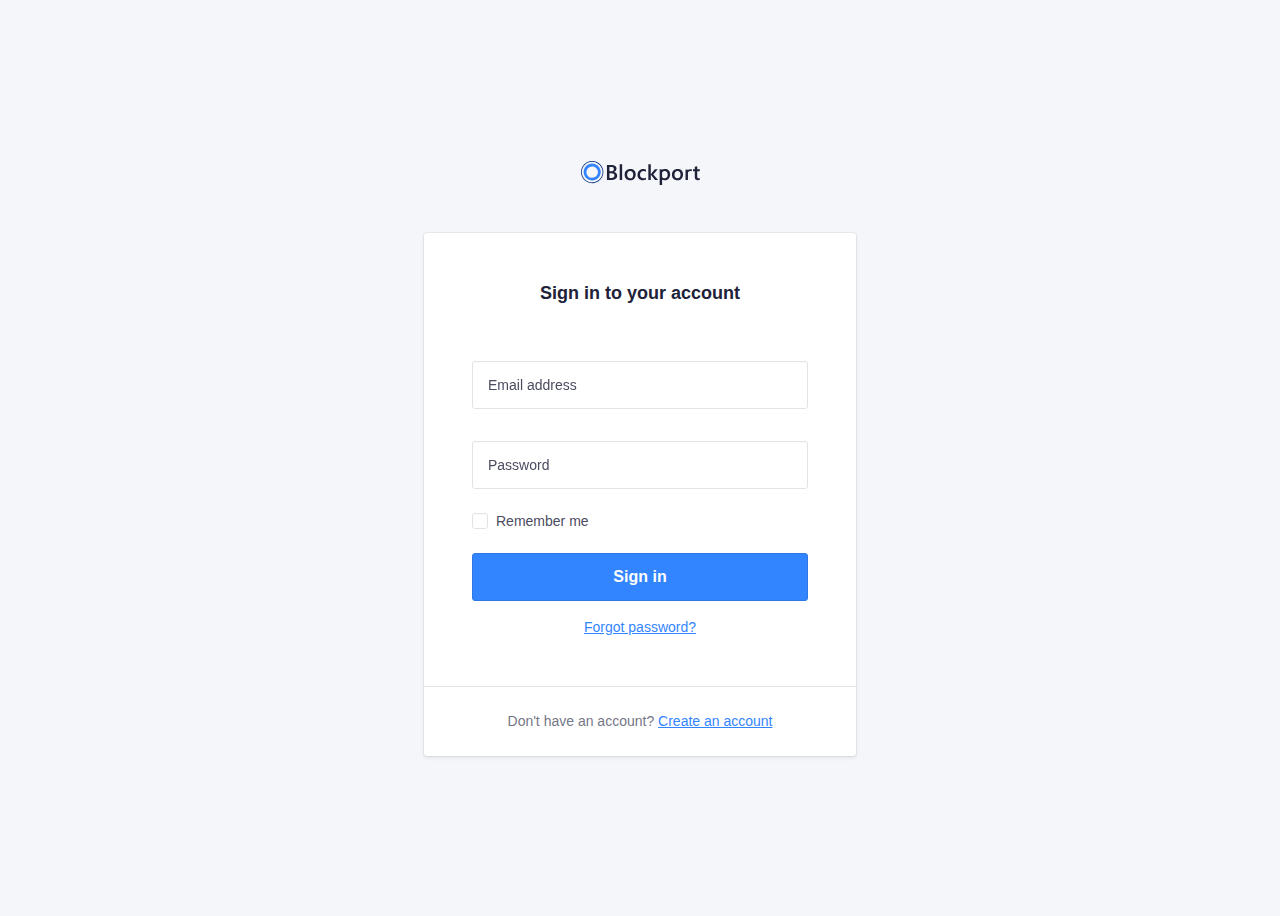
==== commit 376236eb: "floating-label" ====
--- a/index.html
+++ b/index.html
@@ -18,7 +18,8 @@
         <link rel="stylesheet" href="css/normalize.css">
         <link rel="stylesheet" href="css/screen.css">
         
-        <script src="script/validation.js"></script>
+        <script src="script/floatingLabels.js"></script>
+        <!-- <script src="script/validation.js"></script> -->
 
     </head>
     <body>
@@ -38,18 +39,16 @@
                         </h2>
                         <p class="c-form-field js-email-field">
                             <label class="c-label" for="username">
-                                Email address
+                                <span class="c-label--floating js-email-label">Email address</span>
                                 <span class="u-text--right js-email-error"></span>
                             </label>
-                            
-                            <input class="c-input js-email-input" type="email" name="username" id="username" placeholder="e.g. john@doe.com" required>
+                            <input class="c-input js-email-input" type="email" name="username" id="username" required>
                         </p>
                         <p class="c-form-field js-password-field">
                             <label class="c-label" for="password">
-                                Password
+                                <span class="c-label--floating js-password-label">Password</span>
                                 <span class="u-text--right js-password-error"></span>
-                            </label>    
-                            
+                            </label>
                             <input class="c-input js-password-input" type="password" name="password" id="password" required>
                         </p>
                         <!-- Custom checkbox -->
--- a/css/screen.css
+++ b/css/screen.css
@@ -616,6 +616,13 @@
   --input-borderColor: var(--global-input-error-borderColor);
 }
 
+.c-form-field {
+    position: relative;
+}
+
+.c-form-field:focus-within .c-label--floating {
+    transform: translateY(-24px);
+}
 
 .c-form-field--option {
     display: flex;
@@ -690,6 +697,22 @@
     font-size: 14px;
     line-height: 16px;
     color: var(--label-color, var(--global-color-neutral-xx-dark));
+}
+
+.c-label--floating {
+    position: absolute;
+    top: 20px;
+    left: 8px;
+    padding: 4px 8px;
+    will-change: transform;
+    transform: translateY(0);
+    transition: transform 200ms ease-in-out;
+    box-shadow: 0 0 4px 4px rgba(255,255,255,0.8);
+    background: white;
+}
+
+.is-floating {
+    transform: translateY(-24px);
 }
 
 .c-label--option {
